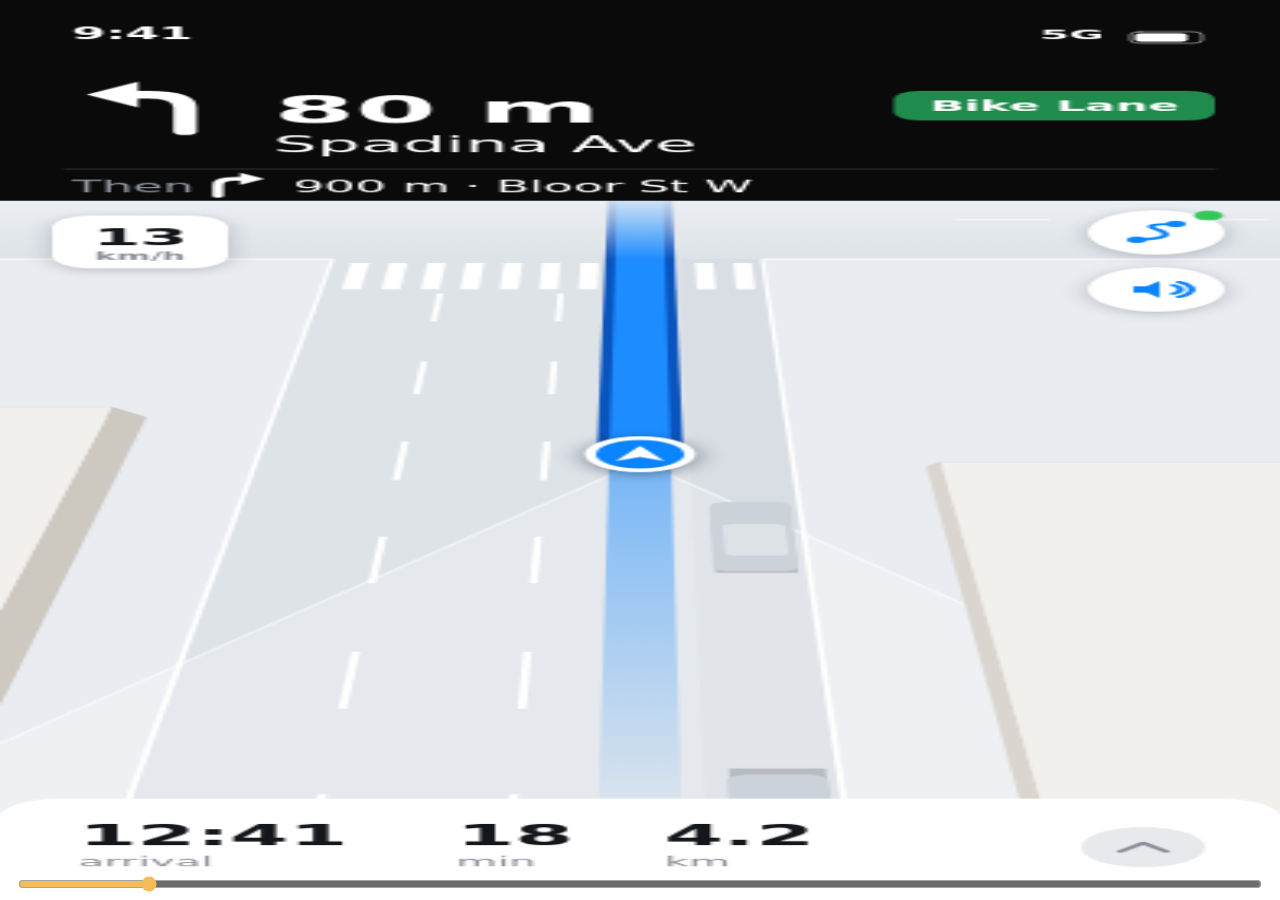
==== docs/mock/front.html @ b9417b37 "Front design: follow view is the source of truth; MapKit for routing Design only, no Swift. The Swif" ====
<!doctype html>
<html lang="en">
<head>
<meta charset="utf-8">
<meta name="viewport" content="width=device-width,initial-scale=1,viewport-fit=cover">
<title>4sight front</title>
<style>
  :root { color-scheme: dark; }
  html, body { margin: 0; height: 100%; background: #0C1013; overflow: hidden; }
  body { font: 400 16px -apple-system, BlinkMacSystemFont, "SF Pro Rounded", system-ui, sans-serif; }
  #screen { display: block; width: 100vw; height: 100vh; touch-action: none; }
  #scrub { position: fixed; left: 16px; right: 16px; bottom: 6px; z-index: 9; accent-color: #F5A623; opacity: .75; }
  body.shot #scrub { display: none; }
</style>
</head>
<body>
<canvas id="screen"></canvas>
<input id="scrub" type="range" min="0" max="17" step="0.1" value="4.6">
<script>
// ---------------------------------------------------------------------------
// 4sight front phone — design mock.
//
// A real pinhole camera following the rider: 26 m up, 8 m behind, tipped 20
// degrees forward. Enough tilt to show ~25 m of the way ahead — the route and the
// streets coming up — while a car 20 m behind is drawn only ~1.3x larger than one
// beside you. More tilt puts a horizon on screen, but the road behind would then
// be close to the lens and rear traffic 1.6-2x oversized; the rear is the product.
//
// One projection for everything, so nothing can shear.
//
//   screen up    = the way you are going
//   screen down  = the road behind you
//   screen right = your right
//
// Two kinds of thing are drawn. The world — roads, blocks, the route — is map
// data, so it is drawn everywhere. Detections — vehicles, people, parked cars —
// come from the rear camera, so they only ever appear inside its wedge of +/-35
// degrees, 0 to 40 m behind (docs/CONTRACTS.md).
//
// Canvas2D on purpose: every call has a direct SwiftUI GraphicsContext
// equivalent, so the agreed picture ports instead of being re-invented.
// ---------------------------------------------------------------------------

const W = 393, H = 852;
const BANNER_H = 190;          // the manoeuvre panel's height

// --- Camera -----------------------------------------------------------------
// Pinned by two screen positions rather than a raw focal length: where the rider
// sits, and where the road 20 m behind lands. Height and tilt then set how much
// of the way ahead fits above the rider, and how much the rear is magnified.
const CAM = (() => {
  const height = 26, behind = 8, tilt = -20 * Math.PI / 180;     // tipped forward
  const RIDER_Y = 430, REAR_Y = 752, REAR_Z = 20;
  const u = (z) => Math.tan(-tilt + Math.atan((z - behind) / height));
  const f = (REAR_Y - RIDER_Y) / (u(REAR_Z) - u(0));
  return { height, behind, tilt, f, cx: W / 2, cy: RIDER_Y - f * u(0) };
})();
const SIN = Math.sin(CAM.tilt), COS = Math.cos(CAM.tilt);

/** Rider frame to screen. x metres right, z metres behind, h metres up. */
function pt(x, z, h = 0) {
  const dz = z - CAM.behind, dy = h - CAM.height;
  const depth = -dy * COS + dz * SIN;
  const up = -dy * SIN - dz * COS;
  return { x: CAM.cx + CAM.f * x / depth, y: CAM.cy - CAM.f * up / depth, s: CAM.f / depth };
}
/** Screen points per metre at range z: grows towards the camera, shrinks ahead. */
const ppm = (z) => pt(0, z).s;

// --- What the rear camera can see -------------------------------------------
const FOV = { half: 35 * Math.PI / 180, zMax: 40, zMin: 0.6 };
const coneHalfWidth = (z) => z * Math.tan(FOV.half);
/** True when a point is inside the rear camera's wedge. */
function seen(x, z, margin = 0) {
  if (z < FOV.zMin || z > FOV.zMax) return false;
  return Math.abs(x) <= coneHalfWidth(z) + margin;
}

const C = {
  ground:    '#E9ECF0',        // pavement and plazas
  blockTop:  '#F2F0EC',
  blockSide: '#DAD5CE',
  blockBack: '#CDC8C0',
  park:      '#CFE4C1',
  parkEdge:  '#B9D4A8',
  coneTint:  'rgba(255,255,255,0.2)',
  label:     '#FFFFFF',
  labelInk:  '#3B4250',
  labelRoute:'#0A6CDF',
  road:      '#DEE3E8',
  parkBay:   '#D9DEE4',
  cone:      'rgba(255,255,255,0.5)',
  body:      '#C3C9D1',
  bodyEdge:  '#AEB5BE',
  roof:      '#D9DEE4',
  glass:     '#9AA3AD',
  parkedBody:'#CCD2D9',
  parkedRoof:'#DEE3E8',
  shadow:    'rgba(22,28,35,0.2)',
  ego:       '#1B2026',
  egoDark:   '#0F1317',
  egoTrim:   '#FFFFFF',
  amber:     '#F5A623',
  amberEdge: '#C9820F',
  amberRoof: '#FFC65C',
  red:       '#E8453C',
  redEdge:   '#B52F27',
  redRoof:   '#FF7A72',
  banner:    '#0A0A0B',
  hair:      'rgba(255,255,255,0.16)',
  lane:      '#FFFFFF',
  pillGreen: '#1F8B4C',
  bar:       '#FFFFFF',
  barInk:    '#13161A',
  barDim:    '#8A8F98',
  pill:      '#38383C',
  routeCore: '#1C8CFF',
  routeCase: '#0A54BE',
  puck:      '#0A84FF',
  text:      '#FFFFFF',
  textDim:   '#9298A1',
  green:     '#34C759',
  exit:      '#E8453C',
};

// Kerb, a parking lane, then two live lanes. You ride in the door zone.
const ROAD = { kerb: 3.7, parked: 2.45, dividers: [-2.3, -5.8], farEdge: -9.3 };

// --- World ------------------------------------------------------------------
// Map features live at a fixed distance ahead of where the loop starts; riding
// at SPEED slides them down the screen. z = SPEED * t - ahead.
const SPEED = 3.6;                           // m/s, 13 km/h: city cycling
const Z_NEAR = 60, Z_FAR = -280;             // drawn range of the main road
const STREETS = [
  { name: 'Markham St', ahead: 30, half: 5 },            // ridden straight through
  { name: 'Spadina Ave', ahead: 84, half: 7, turn: true }, // the next manoeuvre
];
const TURN = STREETS.find((st) => st.turn);
const zOf = (ahead, t) => SPEED * t - ahead;

/** City blocks either side, cut back at each cross street. Fixed, seeded. */
const BLOCKS = (() => {
  const out = [];
  let seed = 11;
  const rnd = () => (seed = (seed * 16807) % 2147483647) / 2147483647;
  for (const side of [-1, 1]) {
    const inner = side < 0 ? ROAD.farEdge - 3.2 : ROAD.kerb + 3.2;
    let w = -80, parked = false;
    while (w < 260) {
      const len = 14 + Math.floor(rnd() * 4) * 4;
      const hit = STREETS.find((st) => w + len > st.ahead - st.half - 3 && w < st.ahead + st.half + 3);
      if (hit) { w = hit.ahead + hit.half + 3; continue; }
      const park = side < 0 && !parked && w > TURN.ahead;   // one park, past the turn
      if (park) parked = true;
      out.push({ x0: side < 0 ? inner - 16 : inner, x1: side < 0 ? inner : inner + 16,
                 a: w, b: w + len, h: park ? 0 : 1.2 + rnd() * 1.6, park });
      w += len + 3;
    }
  }
  return out;
})();

/** Stretches of main road between cross streets (pad widens each cut). */
function spans(t, pad) {
  const cuts = STREETS.map((st) => {
    const z = zOf(st.ahead, t);
    return [z - st.half - pad, z + st.half + pad];
  }).sort((a, b) => a[0] - b[0]);
  const out = [];
  let from = Z_FAR;
  for (const [a, b] of cuts) {
    if (a > from) out.push([from, Math.min(a, Z_NEAR)]);
    from = Math.max(from, b);
  }
  if (from < Z_NEAR) out.push([from, Z_NEAR]);
  return out.filter(([a, b]) => b > a);
}
const inStreet = (z, t, pad) =>
  STREETS.some((st) => Math.abs(z - zOf(st.ahead, t)) < st.half + pad);

// --- Scenario ---------------------------------------------------------------
// Every cue stays behind the rider; the camera has nothing to say about what is
// alongside or ahead, so nothing is drawn there.
const CUES = [
  { id: 1, cls: 'car', from: 0, to: 6, x0: -1.5, x1: -1.5, z0: 38, z1: 0.5,
    thresholds: [[0, 0], [7, 3], [13, 2], [22, 1]] },
  { id: 2, cls: 'bus', from: 6, to: 10.5, x0: -4.1, x1: -4.1, z0: 38, z1: 9, level: 1 },
  { id: 3, cls: 'car', from: 10.5, to: 14, x0: -2.2, x1: -1.3, z0: 34, z1: 3,
    level: 2, turnR: true },
  // A faster rider overtaking you on the left, 0.95 m off: grey normally, an
  // alert only in demo mode (ThreatEngine ignores bicycles outside it).
  { id: 6, cls: 'bicycle', from: 6, to: 14, x0: -0.95, x1: -0.95, z0: 18, z1: 0.6,
    vru: true, thresholds: [[0, 0], [4, 3], [8, 2], [14, 1]] },
  // Pedestrians stand still in the world, so riding away from them they recede at
  // riding speed: someone out of a parked car, and two walkers on the pavements.
  { id: 4, cls: 'person', from: 13.5, to: 17.5, x0: 1.95, x1: 1.35, z0: 3.5, z1: 3.5 + 4 * 3.6,
    vru: true, thresholds: [[6, 2], [9, 1]] },
  { id: 7, cls: 'person', from: 12, to: 17, x0: 5.4, x1: 5.4, z0: 7, z1: 7 + 5 * (3.6 - 1.3), vru: true },
  { id: 8, cls: 'person', from: 12.5, to: 16.5, x0: 6.3, x1: 6.3, z0: 9, z1: 9 + 4 * (3.6 + 1.4), vru: true },
  // Straight behind: no side to steer towards, so the whole frame has to carry it.
  { id: 5, cls: 'car', from: 17.5, to: 21, x0: -0.25, x1: -0.25, z0: 24, z1: 2,
    thresholds: [[6, 3], [12, 2], [20, 1]] },
];
const LOOP = 21;
const SIZE = { car: [1.8, 4.5], truck: [2.5, 9], bus: [2.55, 11],
               motorcycle: [0.8, 2.2], bicycle: [0.6, 1.8], person: [0.6, 0.6] };

/** Demo mode (FrameMessage.demo): bicycles and people count as threats too. */
let DEMO = new URLSearchParams(location.search).has('demo');

function tracksAt(t) {
  const out = [];
  for (const c of CUES) {
    if (t < c.from || t > c.to) continue;
    const f = (t - c.from) / Math.max(c.to - c.from, 0.001);
    const z = c.z0 + (c.z1 - c.z0) * f;
    const x = c.x0 + (c.x1 - c.x0) * f;
    let level = c.level ?? 0;
    if (c.thresholds && (!c.vru || DEMO)) {
      level = 0;
      for (const [below, lv] of c.thresholds) if (z < below) { level = lv; break; }
    }
    if (c.vru && !DEMO) level = 0;
    // Half a vehicle width of margin: a car is in view as soon as part of it is.
    if (!seen(x, z, SIZE[c.cls][0] / 2)) continue;
    out.push({ id: c.id, cls: c.cls, x, z, level, turnR: !!c.turnR });
  }
  // Painter's order: the camera is behind you, so the further behind a track is,
  // the nearer the lens — it is painted last.
  return out.sort((a, b) => a.z - b.z);
}

// --- Helpers ----------------------------------------------------------------
function text(ctx, s, x, y, { size = 16, weight = 400, fill = C.text, align = 'left', baseline = 'alphabetic' } = {}) {
  ctx.save();
  ctx.font = `${weight} ${size}px -apple-system, "SF Pro Rounded", system-ui, sans-serif`;
  ctx.fillStyle = fill;
  ctx.textAlign = align;
  ctx.textBaseline = baseline;
  ctx.fillText(s, x, y);
  ctx.restore();
}
function poly(ctx, pts, fill) {
  ctx.beginPath();
  ctx.moveTo(pts[0].x, pts[0].y);
  for (let i = 1; i < pts.length; i++) ctx.lineTo(pts[i].x, pts[i].y);
  ctx.closePath();
  if (fill) { ctx.fillStyle = fill; ctx.fill(); }
}
/** Rounded quad through four projected corners. */
function roundQuad(ctx, p, r) {
  const mid = (a, b) => ({ x: (a.x + b.x) / 2, y: (a.y + b.y) / 2 });
  ctx.beginPath();
  const m = mid(p[0], p[1]);
  ctx.moveTo(m.x, m.y);
  for (let i = 1; i <= 4; i++) {
    ctx.arcTo(p[i % 4].x, p[i % 4].y, mid(p[i % 4], p[(i + 1) % 4]).x, mid(p[i % 4], p[(i + 1) % 4]).y, r);
  }
  ctx.closePath();
}
/** The four corners of a w x l rectangle centred at (x, z), h metres up. */
const slab = (x, z, w, l, h = 0) => [
  pt(x - w / 2, z - l / 2, h), pt(x + w / 2, z - l / 2, h),
  pt(x + w / 2, z + l / 2, h), pt(x - w / 2, z + l / 2, h),
];
/** Ground between two x values over a range of z. Straight lines stay straight. */
function strip(ctx, x0, x1, fill, zA = Z_FAR, zB = Z_NEAR) {
  poly(ctx, [pt(x0, zA), pt(x1, zA), pt(x1, zB), pt(x0, zB)], fill);
}
/** The wedge the rear camera covers. */
function conePath(ctx) {
  const w = coneHalfWidth(FOV.zMax);
  const a = pt(0, FOV.zMin), b = pt(-w, FOV.zMax), c = pt(w, FOV.zMax);
  ctx.moveTo(a.x, a.y);
  ctx.lineTo(b.x, b.y);
  ctx.lineTo(c.x, c.y);
  ctx.closePath();
}

// --- Ground -----------------------------------------------------------------
function drawGround(ctx, t) {
  ctx.fillStyle = C.ground;
  ctx.fillRect(0, 0, W, H);

  strip(ctx, ROAD.farEdge, ROAD.kerb, C.road);
  for (const [a, b] of spans(t, 0)) strip(ctx, ROAD.kerb - 2.5, ROAD.kerb, C.parkBay, a, b);

  for (const st of STREETS) {                         // cross streets, kerb to kerb
    const z = zOf(st.ahead, t);
    strip(ctx, -160, 160, C.road, z - st.half, z + st.half);
  }

  ctx.fillStyle = C.lane;
  for (const st of STREETS) {                         // zebra crossings
    const z = zOf(st.ahead, t);
    for (const zc of [z + st.half + 2, z - st.half - 2]) {
      for (let x = ROAD.farEdge + 0.6; x < ROAD.kerb - 0.5; x += 1.15) {
        poly(ctx, slab(x + 0.28, zc, 0.55, 3));
        ctx.fill();
      }
    }
    for (let x = -158; x < 158; x += 7) {               // cross-street centre line
      if (x > ROAD.farEdge - 4 && x < ROAD.kerb + 1) continue;
      poly(ctx, slab(x + 1.5, z, 3, 0.15));
      ctx.fill();
    }
    for (const ze of [z - st.half, z + st.half]) {     // cross-street kerbs
      for (const [x0, x1] of [[-160, ROAD.farEdge], [ROAD.kerb, 160]]) {
        poly(ctx, [pt(x0, ze - 0.06), pt(x1, ze - 0.06), pt(x1, ze + 0.06), pt(x0, ze + 0.06)]);
        ctx.fill();
      }
    }
  }

  // Lane dashes, anchored to the road so they slide past at riding speed.
  for (const x of ROAD.dividers) {
    for (let w = -80; w < 300; w += 7) {
      const z1 = zOf(w, t), z0 = z1 - 3;
      if (z1 < Z_FAR || z0 > Z_NEAR || inStreet(z0, t, 3.6) || inStreet(z1, t, 3.6)) continue;
      poly(ctx, slab(x, (z0 + z1) / 2, 0.17, 3));
      ctx.fill();
    }
  }
  for (const [a, b] of spans(t, 0)) {
    for (const x of [ROAD.kerb, ROAD.farEdge]) {
      poly(ctx, [pt(x - 0.06, a), pt(x + 0.06, a), pt(x + 0.06, b), pt(x - 0.06, b)]);
      ctx.fill();
    }
  }

  // What the rear camera covers, as a lighter wedge. The map around it is map
  // data, not camera, so it is left at full strength rather than dimmed.
  ctx.save();
  ctx.beginPath();
  conePath(ctx);
  ctx.fillStyle = C.coneTint;
  ctx.fill();
  ctx.strokeStyle = C.cone;
  ctx.lineWidth = 1.5;
  ctx.stroke();
  ctx.restore();
}

// --- Blocks -----------------------------------------------------------------
/** One wall of a block, from the ground to h. */
function blockWall(ctx, ax, az, bx, bz, h, fill) {
  poly(ctx, [pt(ax, az), pt(bx, bz), pt(bx, bz, h), pt(ax, az, h)], fill);
}

function drawBlocks(ctx, t) {
  const live = [];
  for (const b of BLOCKS) {
    const zA = zOf(b.b, t), zB = zOf(b.a, t);      // zA is the far end
    if (zB < Z_FAR + 120 || zA > Z_NEAR - 5) continue;
    live.push({ ...b, zA, zB, near: pt((b.x0 + b.x1) / 2, (zA + zB) / 2).s });
  }
  live.sort((p, q) => p.near - q.near);            // far first
  for (const b of live) {
    const { x0, x1, zA, zB, h } = b;
    if (b.park) {
      poly(ctx, [pt(x0, zA), pt(x1, zA), pt(x1, zB), pt(x0, zB)], C.park);
      ctx.strokeStyle = C.parkEdge;
      ctx.lineWidth = 1;
      ctx.stroke();
      continue;
    }
    const walls = [
      [x0, zA, x1, zA], [x1, zA, x1, zB], [x1, zB, x0, zB], [x0, zB, x0, zA],
    ].map((w) => ({ w, s: pt((w[0] + w[2]) / 2, (w[1] + w[3]) / 2).s }))
     .sort((p, q) => p.s - q.s);
    walls.forEach(({ w }, i) => blockWall(ctx, w[0], w[1], w[2], w[3], h, i < 2 ? C.blockBack : C.blockSide));
    poly(ctx, [pt(x0, zA, h), pt(x1, zA, h), pt(x1, zB, h), pt(x0, zB, h)], C.blockTop);
  }
}

/** Parked cars down the kerb — detections, so only where the camera sees them. */
function drawParked(ctx, t) {
  const spacing = 7.5;
  const from = Math.floor((SPEED * t - 48) / spacing);  // only the stretch just behind you
  for (let k = from; k * spacing < SPEED * t + 2; k++) {
    const w = k * spacing, z = zOf(w, t);
    if (((k % 4) + 4) % 4 === 3) continue;              // the odd gap in the row
    if (!seen(ROAD.parked, z, 0.9) || inStreet(z, t, 3)) continue;
    ctx.save();
    poly(ctx, slab(ROAD.parked + 0.1, z + 0.1, 1.8, 4.5), C.shadow);
    roundQuad(ctx, slab(ROAD.parked, z, 1.8, 4.5, 0.9), Math.max(2, 0.34 * ppm(z)));
    ctx.fillStyle = C.parkedBody;
    ctx.fill();
    roundQuad(ctx, slab(ROAD.parked, z + 0.3, 1.33, 2.0, 1.45), Math.max(1.5, 0.22 * ppm(z)));
    ctx.fillStyle = C.parkedRoof;
    ctx.fill();
    ctx.restore();
  }
}

/** Street names where the eye needs them: the turn in route blue. */
function drawLabels(ctx, t) {
  const tag = (label, x, z, onRoute) => {
    const p = pt(x, z);
    if (p.y < BANNER_H + 20 || p.y > H - 120) return;
    ctx.save();
    ctx.font = '600 12px -apple-system, "SF Pro Rounded", system-ui, sans-serif';
    const w = ctx.measureText(label).width + 14;
    let cx = Math.min(Math.max(p.x, w / 2 + 10), W - w / 2 - 10);
    if (p.y < BANNER_H + 78) cx = Math.max(cx, 84 + w / 2);   // clear of the speed badge
    ctx.shadowColor = 'rgba(12,18,26,0.18)';
    ctx.shadowBlur = 4;
    ctx.fillStyle = C.label;
    ctx.beginPath();
    ctx.roundRect(cx - w / 2, p.y - 11, w, 22, 6);
    ctx.fill();
    ctx.restore();
    text(ctx, label, cx, p.y + 1, { size: 12, weight: 600, align: 'center', baseline: 'middle',
                                     fill: onRoute ? C.labelRoute : C.labelInk });
  };
  for (const st of STREETS) tag(st.name, -20, zOf(st.ahead, t), !!st.turn);
}

/** Distance fades into the sky, the way the map apps do it. */
function drawHaze(ctx) {
  const g = ctx.createLinearGradient(0, BANNER_H, 0, BANNER_H + 56);
  g.addColorStop(0, 'rgba(238,241,245,0.85)');
  g.addColorStop(1, 'rgba(238,241,245,0)');
  ctx.fillStyle = g;
  ctx.fillRect(0, BANNER_H, W, 56);
}

// --- Vehicles ---------------------------------------------------------------
function paint(level) {
  if (level >= 3) return { body: C.red, edge: C.redEdge, roof: C.redRoof, glass: 'rgba(110,26,22,0.45)' };
  if (level === 2) return { body: C.amber, edge: C.amberEdge, roof: C.amberRoof, glass: 'rgba(120,72,8,0.38)' };
  return { body: C.body, edge: C.bodyEdge, roof: C.roof, glass: C.glass };
}

function drawVehicle(ctx, tr, t) {
  if (tr.cls === 'person') return drawPerson(ctx, tr, t);
  if (tr.cls === 'bicycle') return drawCyclist(ctx, tr, t);
  const [w, l] = SIZE[tr.cls];
  const big = tr.cls === 'bus' || tr.cls === 'truck';
  const hBody = big ? 2.4 : 0.95, hRoof = big ? 3.0 : 1.45;
  const col = paint(tr.level);
  const s = ppm(tr.z);
  const r = Math.max(2, 0.34 * s);

  ctx.save();

  if (tr.level >= 3) {
    ctx.save();
    ctx.globalAlpha = 0.3 + 0.35 * Math.abs(Math.sin(Math.PI * t));
    ctx.shadowColor = C.red;
    ctx.shadowBlur = 24;
    roundQuad(ctx, slab(tr.x, tr.z, w, l, 0.05), r);
    ctx.fillStyle = C.red;
    ctx.fill();
    ctx.restore();
  }

  poly(ctx, slab(tr.x + 0.12, tr.z + 0.12, w, l), C.shadow);

  roundQuad(ctx, slab(tr.x, tr.z, w, l, hBody), r);   // body, at roof height
  ctx.fillStyle = col.body;
  ctx.fill();
  ctx.strokeStyle = col.edge;
  ctx.lineWidth = 1.2;
  ctx.stroke();

  roundQuad(ctx, slab(tr.x, tr.z + l * 0.06, w * 0.74, l * (big ? 0.74 : 0.44), hRoof), r * 0.6);
  ctx.fillStyle = col.roof;
  ctx.fill();

  poly(ctx, slab(tr.x, tr.z - l * (big ? 0.3 : 0.12), w * 0.68, l * 0.09, hRoof), col.glass);

  if (tr.turnR && Math.sin(Math.PI * 1.6 * t) > 0) {
    poly(ctx, slab(tr.x + w / 2 - 0.2, tr.z - l / 2 + 0.25, 0.32, 0.32, hBody), C.amber);
  }
  ctx.restore();
}

// --- Cyclists and pedestrians ------------------------------------------------
/**
 * People on foot and on bikes are drawn as upright figures standing on their
 * ground position, the way Tesla draws them. From near-overhead a real person is
 * shoulders and a head — an oval with a dot — which reads as nothing in
 * particular. Standing them up is what makes "person" register at a glance, and a
 * cyclist seen from behind is how the rear camera actually sees them.
 *
 * Drawn at VRU_SCALE for the same reason as your puck: true size is a speck.
 */
const VRU_SCALE = 1.6;
const VRU = { body: '#5F6873', limb: '#3E454E', head: '#9AA2AC', halo: '#FFFFFF' };

function vruColour(level) {
  if (level >= 3) return { body: C.red, limb: C.redEdge };
  if (level === 2) return { body: C.amber, limb: C.amberEdge };
  return { body: VRU.body, limb: VRU.limb };
}

/**
 * Paint a figure twice: a white halo pass with a wide stroke, then the colours.
 * parts: [kind, fill, ...geometry in metres, y up from the feet].
 */
function figure(ctx, foot, u, parts) {
  const at = (x, y) => [foot.x + x * u, foot.y - y * u];
  const trace = ([kind, , ...g]) => {
    ctx.beginPath();
    if (kind === 'box') {
      const [x, y0, w, y1, r] = g, [ax, ay] = at(x - w / 2, y1);
      ctx.roundRect(ax, ay, w * u, (y1 - y0) * u, Math.min(r * u, w * u / 2));
    } else if (kind === 'line') {
      const [x0, y0, x1, y1] = g;
      ctx.moveTo(...at(x0, y0));
      ctx.lineTo(...at(x1, y1));
    } else if (kind === 'head') {
      const [x, y, rx, ry] = g, [cx, cy] = at(x, y);
      ctx.ellipse(cx, cy, rx * u, (ry ?? rx) * u, 0, 0, Math.PI * 2);
    }
  };
  ctx.save();
  ctx.lineCap = 'round';
  ctx.lineJoin = 'round';
  for (const part of parts) {                       // halo pass
    trace(part);
    ctx.strokeStyle = VRU.halo;
    ctx.lineWidth = part[0] === 'line' ? part[6] * u + 3.5 : 3.5;
    ctx.stroke();
  }
  for (const part of parts) {                       // colour pass
    trace(part);
    if (part[0] === 'line') {
      ctx.strokeStyle = part[1];
      ctx.lineWidth = part[6] * u;
      ctx.stroke();
    } else {
      ctx.fillStyle = part[1];
      ctx.fill();
    }
  }
  ctx.restore();
}

function groundShadow(ctx, foot, u, rx) {
  ctx.fillStyle = C.shadow;
  ctx.beginPath();
  ctx.ellipse(foot.x, foot.y, rx * u, rx * u * 0.38, 0, 0, Math.PI * 2);
  ctx.fill();
}

/** Another rider, seen from behind: rear wheel, legs, back, arms to the bars, helmet. */
function drawCyclist(ctx, tr, t) {
  const foot = pt(tr.x, tr.z), u = foot.s * VRU_SCALE, col = vruColour(tr.level);
  groundShadow(ctx, foot, u, 0.36);
  figure(ctx, foot, u, [
    ['box', col.limb, 0, 0.0, 0.08, 0.68, 0.04],               // rear wheel, edge-on
    ['line', col.limb, -0.11, 0.84, -0.13, 0.38, 0.1],         // legs
    ['line', col.limb, 0.11, 0.84, 0.15, 0.48, 0.1],
    ['box', col.limb, 0, 1.01, 0.66, 1.07, 0.03],              // handlebars
    ['line', col.body, -0.17, 1.34, -0.3, 1.05, 0.09],         // arms out to the bars
    ['line', col.body, 0.17, 1.34, 0.3, 1.05, 0.09],
    ['box', col.body, 0, 0.8, 0.4, 1.42, 0.13],                // back
    ['head', VRU.head, 0, 1.58, 0.15, 0.12],                   // helmet
  ]);
  if (tr.level >= 3) pulseRing(ctx, foot, u, 0.5, t);
}

/** A pedestrian, standing: legs, body, arms, head. */
function drawPerson(ctx, tr, t) {
  const foot = pt(tr.x, tr.z), u = foot.s * VRU_SCALE, col = vruColour(tr.level);
  groundShadow(ctx, foot, u, 0.3);
  figure(ctx, foot, u, [
    ['line', col.limb, -0.09, 0.05, -0.09, 0.82, 0.12],        // legs
    ['line', col.limb, 0.09, 0.05, 0.09, 0.82, 0.12],
    ['line', col.body, -0.27, 1.36, -0.3, 0.9, 0.09],          // arms
    ['line', col.body, 0.27, 1.36, 0.3, 0.9, 0.09],
    ['box', col.body, 0, 0.8, 0.44, 1.44, 0.14],               // body
    ['head', VRU.head, 0, 1.62, 0.13],                         // head
  ]);
  if (tr.level >= 3) pulseRing(ctx, foot, u, 0.45, t);
}

/** Level 3 on a small target: a ring on the ground, because a red speck is easy to miss. */
function pulseRing(ctx, foot, u, r, t) {
  const phase = (t * 2) % 1;
  ctx.save();
  ctx.strokeStyle = rgba(C.red, 1 - phase);
  ctx.lineWidth = 2.5;
  ctx.beginPath();
  ctx.ellipse(foot.x, foot.y, (r + phase * 0.7) * u, (r + phase * 0.7) * u * 0.38, 0, 0, Math.PI * 2);
  ctx.stroke();
  ctx.restore();
}

// --- You --------------------------------------------------------------------
/** Centreline of the route: ahead to the turn, a left arc, along the cross street. */
function routeLine(t) {
  const zt = zOf(TURN.ahead, t), R = 7;
  const pts = [];
  for (let z = 0.6; z > zt + R; z -= 2) pts.push([0, z]);
  for (let i = 0; i <= 14; i++) {
    const a = (i / 14) * Math.PI / 2;
    pts.push([-R + R * Math.cos(a), zt + R - R * Math.sin(a)]);
  }
  for (let x = -R - 3; x > -170; x -= 6) pts.push([x, zt]);
  return pts;
}

/** A ribbon w metres wide along a ground polyline, projected edge by edge. */
function ribbon(ctx, line, w, fill) {
  const left = [], right = [];
  for (let i = 0; i < line.length; i++) {
    const [x, z] = line[i];
    const [ax, az] = line[Math.max(i - 1, 0)], [bx, bz] = line[Math.min(i + 1, line.length - 1)];
    const dx = bx - ax, dz = bz - az, n = Math.hypot(dx, dz) || 1;
    const nx = -dz / n * w / 2, nz = dx / n * w / 2;
    left.push(pt(x + nx, z + nz));
    right.push(pt(x - nx, z - nz));
  }
  ctx.beginPath();
  ctx.moveTo(left[0].x, left[0].y);
  for (const q of left.slice(1)) ctx.lineTo(q.x, q.y);
  for (const q of right.reverse()) ctx.lineTo(q.x, q.y);
  ctx.closePath();
  ctx.lineJoin = 'round';
  ctx.fillStyle = fill;
  ctx.fill();
}

/** The route, as a blue ribbon that turns where you will turn. */
function drawRoute(ctx, t) {
  const line = routeLine(t);
  ctx.save();
  ribbon(ctx, line, 2.1, C.routeCase);
  ribbon(ctx, line, 1.5, C.routeCore);

  // The road already ridden, fading out behind: it marks the path taken without
  // painting over the stretch the warnings are about.
  const a = pt(-0.75, 0.4), b = pt(0.75, 0.4), c = pt(0.75, 22), d = pt(-0.75, 22);
  const g = ctx.createLinearGradient(0, a.y, 0, c.y);
  g.addColorStop(0, rgba(C.routeCore, 0.55));
  g.addColorStop(1, rgba(C.routeCore, 0));
  poly(ctx, [a, b, c, d], g);
  ctx.restore();
}

/**
 * You, as the navigation puck every map app uses: a chevron pointing the way you
 * are heading, in a disc with a white collar. Dead centre, side to side.
 */
function drawPuck(ctx) {
  const p = pt(0, 0);
  const r = 17;

  ctx.save();
  ctx.shadowColor = 'rgba(8,24,48,0.45)';
  ctx.shadowBlur = 10;
  ctx.shadowOffsetY = 2;
  ctx.beginPath();
  ctx.arc(p.x, p.y, r, 0, Math.PI * 2);
  ctx.fillStyle = C.text;                     // white collar
  ctx.fill();
  ctx.restore();

  ctx.beginPath();
  ctx.arc(p.x, p.y, r - 3.5, 0, Math.PI * 2);
  ctx.fillStyle = C.puck;
  ctx.fill();

  ctx.beginPath();                            // chevron, pointing the way you face
  ctx.moveTo(p.x, p.y - 8);
  ctx.lineTo(p.x + 7.5, p.y + 6.5);
  ctx.lineTo(p.x, p.y + 2.5);
  ctx.lineTo(p.x - 7.5, p.y + 6.5);
  ctx.closePath();
  ctx.fillStyle = C.text;
  ctx.fill();
}

// --- Side glow --------------------------------------------------------------
/** Worst level in each zone. Straight behind has no side to dodge towards. */
function alertZones(t) {
  const zone = { L: 0, R: 0, C: 0 };
  for (const tr of tracksAt(t)) {
    if (tr.level < 1) continue;
    const k = tr.x < -0.8 ? 'L' : tr.x > 0.8 ? 'R' : 'C';
    zone[k] = Math.max(zone[k], tr.level);
  }
  return zone;
}

/** How long this zone has been at this level, so a flash can fire on arrival. */
function ageOf(key, level, t) {
  const step = 0.02;
  for (let back = step; back <= 2.5; back += step) {
    if (alertZones(t - back)[key] !== level) return back;
  }
  return 2.5;
}

/**
 * The same beat the grip is playing (CONTRACTS.md): one 150 ms pulse at level 1,
 * two 120 ms pulses 100 ms apart at level 2, 4 Hz sustained at level 3. Eye and
 * hand get the same rhythm, so the screen explains the buzz without being read.
 */
function flashAt(level, age) {
  if (level >= 3) return (age * 8) % 2 < 1 ? 1 : 0.38;
  if (level === 2) {
    if (age < 0.12) return 1;
    if (age < 0.22) return 0.38;
    if (age < 0.34) return 1;
    return 0.62;
  }
  return age < 0.15 ? 1 : 0.34;
}

const BAND = { 1: 46, 2: 88, 3: 150 };

function edgeBand(ctx, side, colour, width, alpha) {
  const stops = (g) => {
    g.addColorStop(0, rgba(colour, Math.min(1, alpha)));
    g.addColorStop(0.18, rgba(colour, alpha * 0.88));
    g.addColorStop(0.52, rgba(colour, alpha * 0.4));
    g.addColorStop(1, rgba(colour, 0));
    return g;
  };
  if (side === 'L') ctx.fillStyle = stops(ctx.createLinearGradient(0, 0, width, 0));
  if (side === 'R') ctx.fillStyle = stops(ctx.createLinearGradient(W, 0, W - width, 0));
  if (side === 'T') ctx.fillStyle = stops(ctx.createLinearGradient(0, 0, 0, width));
  if (side === 'B') ctx.fillStyle = stops(ctx.createLinearGradient(0, H, 0, H - width));
  if (side === 'L') ctx.fillRect(0, 0, width, H);
  if (side === 'R') ctx.fillRect(W - width, 0, width, H);
  if (side === 'T') ctx.fillRect(0, 0, W, width);
  if (side === 'B') ctx.fillRect(0, H - width, W, width);
}

/** Drawn last, over the nav chrome too: a warning outranks the map. */
function alerts(ctx, t) {
  const zone = alertZones(t);
  for (const key of ['L', 'R', 'C']) {
    const level = zone[key];
    if (!level) continue;
    const colour = level >= 3 ? C.red : C.amber;
    const alpha = flashAt(level, ageOf(key, level, t));
    const width = BAND[level];
    if (key === 'C') {
      // Nothing to steer away from: the whole frame lights instead of one edge.
      for (const side of ['L', 'R', 'T', 'B']) edgeBand(ctx, side, colour, width, alpha);
    } else {
      edgeBand(ctx, key, colour, width, alpha);
    }
  }
}

function rgba(hex, a) {
  const n = parseInt(hex.slice(1), 16);
  return `rgba(${(n >> 16) & 255},${(n >> 8) & 255},${n & 255},${a.toFixed(3)})`;
}

// --- Nav HUD, over the top --------------------------------------------------
function drawNav(ctx, hasLink, t) {
  // Manoeuvre panel: flat along the bottom, so it reads as a band the map runs
  // under rather than as a floating card.
  ctx.fillStyle = C.banner;
  ctx.beginPath();
  ctx.roundRect(0, -24, W, BANNER_H + 24, [24, 24, 0, 0]);
  ctx.fill();

  text(ctx, '9:41', 22, 37, { size: 15, weight: 600 });
  text(ctx, '5G', W - 54, 37, { size: 13, weight: 600, align: 'right' });
  battery(ctx, W - 46, 30);

  manoeuvre(ctx, 46, 104, 36, 'left');
  const toTurn = Math.max(5, Math.round((TURN.ahead - SPEED * t) / 5) * 5);
  text(ctx, `${toTurn} m`, 84, 116, { size: 36, weight: 700 });
  text(ctx, 'Spadina Ave', 84, 144, { size: 21, weight: 500 });
  pill(ctx, 'Bike Lane', W - 20, 100);

  ctx.strokeStyle = C.hair;                         // then-row divider
  ctx.lineWidth = 1;
  ctx.beginPath();
  ctx.moveTo(20, 160);
  ctx.lineTo(W - 20, 160);
  ctx.stroke();

  text(ctx, 'Then', 22, 182, { size: 15, fill: C.textDim });
  manoeuvre(ctx, 72, 176, 17, 'right');
  text(ctx, '900 m · Bloor St W', 90, 182, { size: 15, weight: 500 });

  // Over the map: speed, and the two controls a rider actually reaches for.
  roundBox(ctx, 16, BANNER_H + 14, 54, 50, 12);
  text(ctx, String(Math.round(SPEED * 3.6)), 43, BANNER_H + 42, { size: 21, weight: 700, fill: C.barInk, align: 'center' });
  text(ctx, 'km/h', 43, BANNER_H + 56, { size: 10, weight: 600, fill: C.barDim, align: 'center' });

  circleButton(ctx, W - 38, BANNER_H + 30, 'route');
  circleButton(ctx, W - 38, BANNER_H + 84, 'sound');

  ctx.fillStyle = hasLink ? C.green : C.exit;       // link to the rear phone
  ctx.beginPath();
  ctx.arc(W - 22, BANNER_H + 14, 4.5, 0, Math.PI * 2);
  ctx.fill();

  // Arrival bar.
  const by = H - 96;
  ctx.fillStyle = C.bar;
  ctx.beginPath();
  ctx.roundRect(0, by, W, 96 + 24, [18, 18, 24, 24]);
  ctx.fill();

  const stat = (x, value, label) => {
    text(ctx, value, x, by + 44, { size: 26, weight: 700, fill: C.barInk });
    text(ctx, label, x, by + 64, { size: 13, weight: 500, fill: C.barDim });
  };
  stat(24, '12:41', 'arrival');
  stat(140, '18', 'min');
  stat(204, '4.2', 'km');

  ctx.fillStyle = '#E7E9ED';
  ctx.beginPath();
  ctx.arc(W - 42, by + 46, 19, 0, Math.PI * 2);
  ctx.fill();
  ctx.strokeStyle = C.barDim;
  ctx.lineWidth = 2.4;
  ctx.lineCap = 'round';
  ctx.lineJoin = 'round';
  ctx.beginPath();
  ctx.moveTo(W - 49, by + 50);
  ctx.lineTo(W - 42, by + 42);
  ctx.lineTo(W - 35, by + 50);
  ctx.stroke();
}

function roundBox(ctx, x, y, w, h, r) {
  ctx.save();
  ctx.shadowColor = 'rgba(12,18,26,0.22)';
  ctx.shadowBlur = 8;
  ctx.shadowOffsetY = 2;
  ctx.fillStyle = C.bar;
  ctx.beginPath();
  ctx.roundRect(x, y, w, h, r);
  ctx.fill();
  ctx.restore();
}

function circleButton(ctx, cx, cy, kind) {
  ctx.save();
  ctx.shadowColor = 'rgba(12,18,26,0.22)';
  ctx.shadowBlur = 8;
  ctx.shadowOffsetY = 2;
  ctx.fillStyle = C.bar;
  ctx.beginPath();
  ctx.arc(cx, cy, 21, 0, Math.PI * 2);
  ctx.fill();
  ctx.restore();

  ctx.save();
  ctx.strokeStyle = C.puck;
  ctx.fillStyle = C.puck;
  ctx.lineWidth = 2.2;
  ctx.lineCap = 'round';
  ctx.lineJoin = 'round';
  if (kind === 'route') {
    ctx.beginPath();
    ctx.moveTo(cx - 6, cy + 7);
    ctx.quadraticCurveTo(cx + 7, cy + 5, cx + 1, cy - 2);
    ctx.quadraticCurveTo(cx - 6, cy - 8, cx + 6, cy - 8);
    ctx.stroke();
    ctx.beginPath();
    ctx.arc(cx - 6, cy + 7, 3, 0, Math.PI * 2);
    ctx.fill();
    ctx.beginPath();
    ctx.arc(cx + 6, cy - 8, 3, 0, Math.PI * 2);
    ctx.fill();
  } else {
    ctx.beginPath();
    ctx.moveTo(cx - 7, cy - 3);
    ctx.lineTo(cx - 3, cy - 3);
    ctx.lineTo(cx + 1, cy - 8);
    ctx.lineTo(cx + 1, cy + 8);
    ctx.lineTo(cx - 3, cy + 3);
    ctx.lineTo(cx - 7, cy + 3);
    ctx.closePath();
    ctx.fill();
    ctx.beginPath();
    ctx.arc(cx + 3, cy, 4.5, -Math.PI / 3, Math.PI / 3);
    ctx.stroke();
    ctx.beginPath();
    ctx.arc(cx + 3, cy, 8, -Math.PI / 3, Math.PI / 3);
    ctx.stroke();
  }
  ctx.restore();
}

function battery(ctx, x, y) {
  ctx.save();
  ctx.strokeStyle = 'rgba(255,255,255,0.5)';
  ctx.lineWidth = 1;
  ctx.beginPath();
  ctx.roundRect(x, y, 22, 11, 3);
  ctx.stroke();
  ctx.fillStyle = C.text;
  ctx.beginPath();
  ctx.roundRect(x + 1.5, y + 1.5, 16, 8, 2);
  ctx.fill();
  ctx.restore();
}

function pill(ctx, label, right, cy) {
  ctx.save();
  ctx.font = '600 14px -apple-system, "SF Pro Rounded", system-ui, sans-serif';
  const w = ctx.measureText(label).width + 22;
  ctx.fillStyle = C.pillGreen;
  ctx.beginPath();
  ctx.roundRect(right - w, cy - 14, w, 28, 8);
  ctx.fill();
  ctx.restore();
  text(ctx, label, right - w / 2, cy + 1, { size: 14, weight: 600, align: 'center', baseline: 'middle' });
}

/** The next manoeuvre: big, white, and the size a glance can catch. */
function manoeuvre(ctx, cx, cy, size, dir = 'right') {
  const k = dir === 'left' ? 1 : -1;
  ctx.save();
  ctx.translate(cx, cy);
  ctx.strokeStyle = C.text;
  ctx.fillStyle = C.text;
  ctx.lineWidth = size * 0.2;
  ctx.lineCap = 'round';
  ctx.lineJoin = 'round';
  ctx.beginPath();
  ctx.moveTo(k * size * 0.3, size * 0.56);
  ctx.lineTo(k * size * 0.3, -size * 0.06);
  ctx.quadraticCurveTo(k * size * 0.3, -size * 0.4, k * -size * 0.02, -size * 0.4);
  ctx.lineTo(k * -size * 0.18, -size * 0.4);
  ctx.stroke();
  ctx.beginPath();
  ctx.moveTo(k * -size * 0.1, -size * 0.74);
  ctx.lineTo(k * -size * 0.54, -size * 0.4);
  ctx.lineTo(k * -size * 0.1, -size * 0.06);
  ctx.closePath();
  ctx.fill();
  ctx.restore();
}

// --- Frame ------------------------------------------------------------------
function draw(t) {
  const ctx = window.__ctx;
  const tracks = tracksAt(t);
  ctx.clearRect(0, 0, W, H);
  drawGround(ctx, t);
  drawBlocks(ctx, t);
  drawRoute(ctx, t);
  drawParked(ctx, t);
  for (const tr of tracks) drawVehicle(ctx, tr, t);
  drawPuck(ctx);
  drawHaze(ctx);
  drawLabels(ctx, t);
  drawNav(ctx, tracks.length > 0, t);
  alerts(ctx, t);
}

function init() {
  const canvas = document.getElementById('screen');
  const dpr = window.devicePixelRatio || 1;
  canvas.width = W * dpr;
  canvas.height = H * dpr;
  const ctx = canvas.getContext('2d');
  ctx.scale(dpr, dpr);
  window.__ctx = ctx;

  const params = new URLSearchParams(location.search);
  if (params.has('t')) {
    document.body.classList.add('shot');
    draw(parseFloat(params.get('t')));
    window.__ready = true;
    return;
  }
  const scrub = document.getElementById('scrub');
  let playing = true;
  const started = performance.now();
  scrub.addEventListener('input', () => { playing = false; draw(parseFloat(scrub.value)); });
  (function loop(now) {
    if (playing) {
      const t = ((now - started) / 1000) % LOOP;
      scrub.value = t;
      draw(t);
    }
    requestAnimationFrame(loop);
  })(performance.now());
}
init();
</script>
</body>
</html>
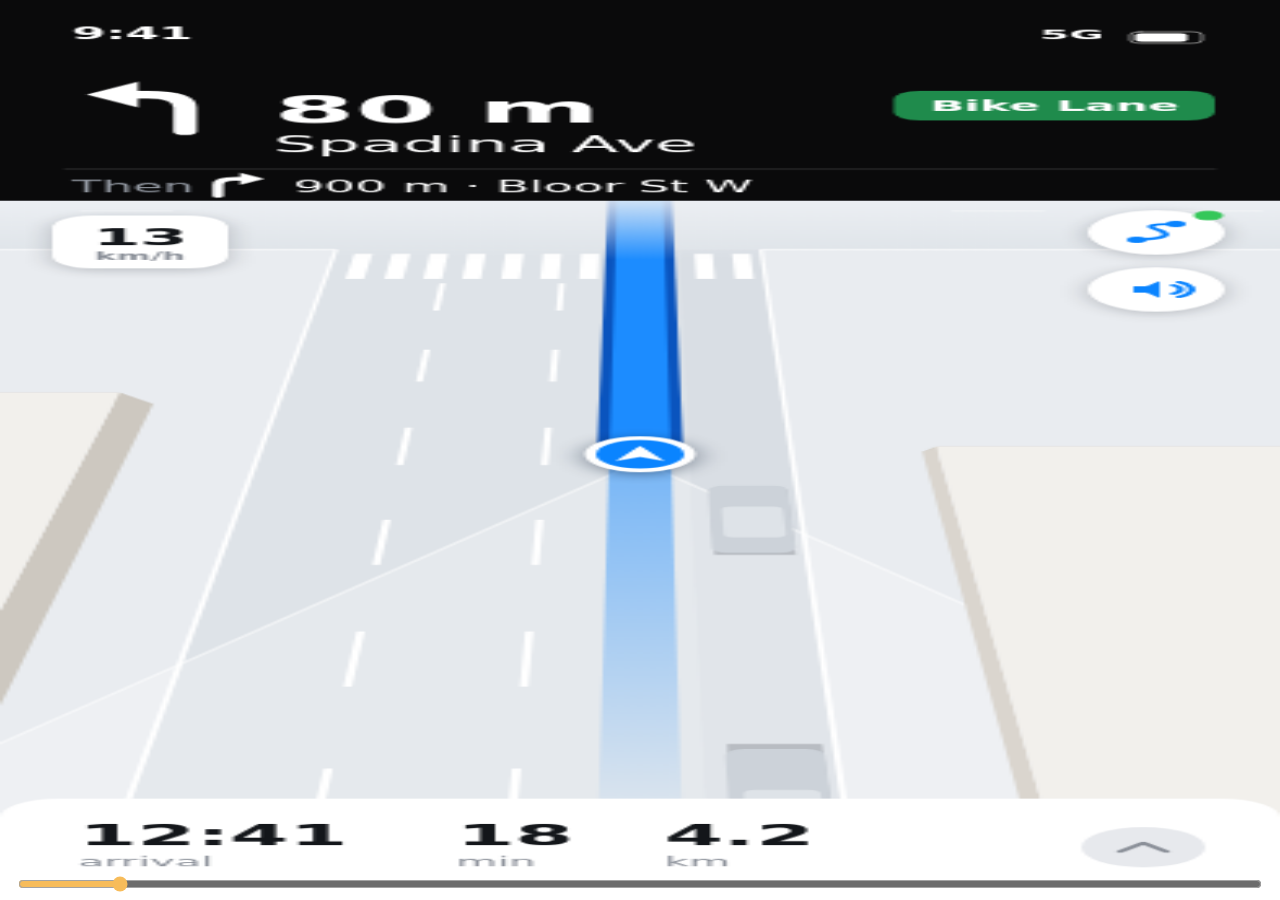
==== commit c21f6f7e: "Post-hackathon cleanup: remove dead code and process leftovers, fix docs that drifted Removed - Hack" ====
--- a/docs/mock/front.html
+++ b/docs/mock/front.html
@@ -696,19 +696,19 @@
 }
 
 /**
- * The same beat the grip is playing (CONTRACTS.md): one 150 ms pulse at level 1,
- * two 120 ms pulses 100 ms apart at level 2, 4 Hz sustained at level 3. Eye and
- * hand get the same rhythm, so the screen explains the buzz without being read.
+ * The same beat the grip is playing (CONTRACTS.md): one 300 ms pulse at level 1,
+ * two 350 ms pulses 150 ms apart at level 2, 4 Hz sustained at level 3 (the grip LED).
+ * Eye and hand get the same rhythm, so the screen explains the buzz without being read.
  */
 function flashAt(level, age) {
   if (level >= 3) return (age * 8) % 2 < 1 ? 1 : 0.38;
   if (level === 2) {
-    if (age < 0.12) return 1;
-    if (age < 0.22) return 0.38;
-    if (age < 0.34) return 1;
+    if (age < 0.35) return 1;
+    if (age < 0.50) return 0.38;
+    if (age < 0.85) return 1;
     return 0.62;
   }
-  return age < 0.15 ? 1 : 0.34;
+  return age < 0.30 ? 1 : 0.34;
 }
 
 const BAND = { 1: 46, 2: 88, 3: 150 };
